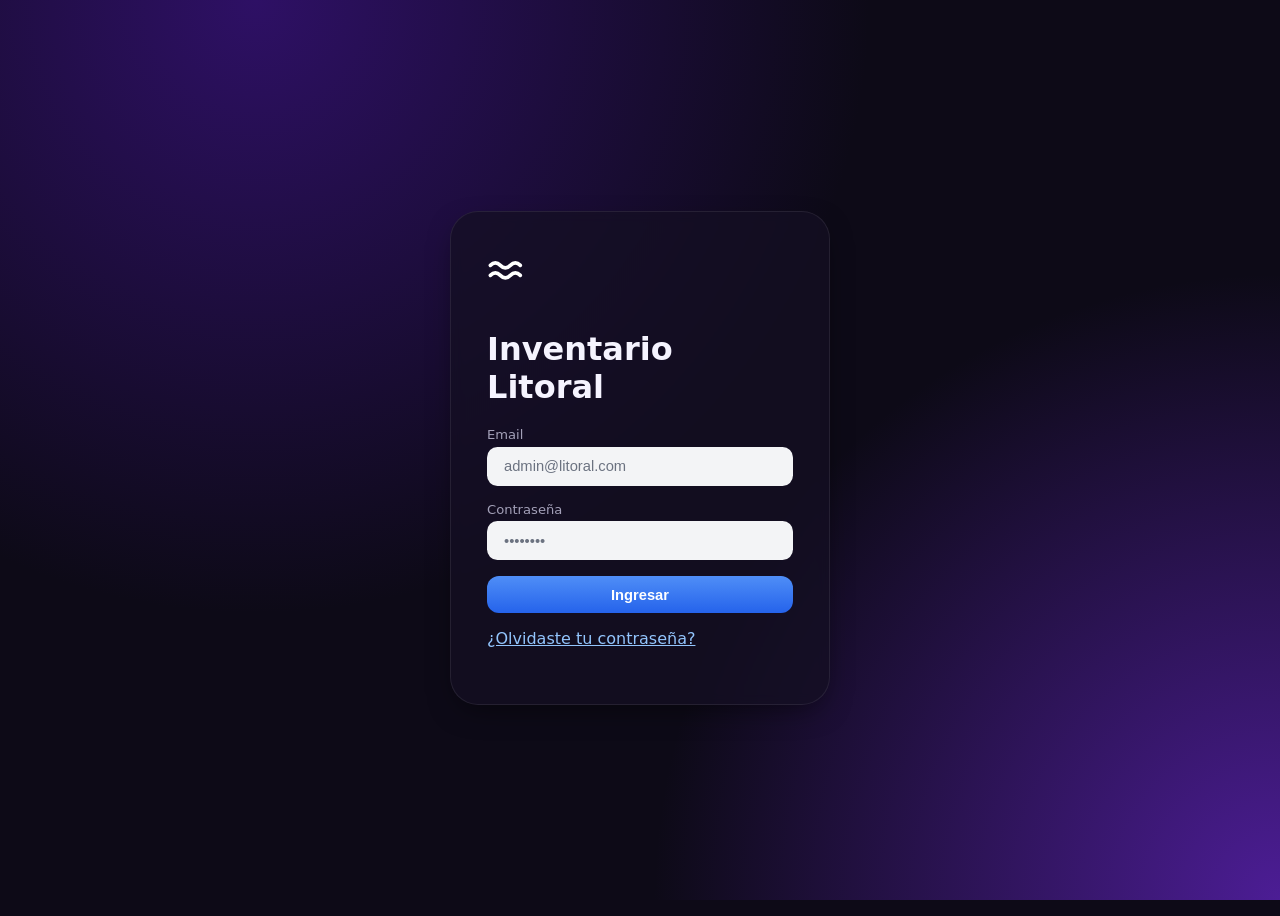
==== inventario-litoral/pages/asignaciones.html @ 005112be "Add files via upload" ====
<!DOCTYPE html>
<html lang="es">
<head>
<meta charset="UTF-8">
<meta name="viewport" content="width=device-width, initial-scale=1.0">
<title>Asignaciones — Inventario Litoral</title>
<link rel="preconnect" href="https://fonts.googleapis.com">
<link href="https://fonts.googleapis.com/css2?family=Poppins:wght@400;500;600;700&display=swap" rel="stylesheet">
<link rel="stylesheet" href="../css/styles.css">
</head>
<body>
    <div class="app-shell">
        <div id="sidebar-container"></div>
        <main class="main-content">
            <div class="flex items-center justify-between mb-5 gap-3 flex-wrap">
                <h1 class="text-xl font-bold">Asignaciones</h1>
                <button class="btn-primary" id="btn-nueva" data-role-only="Administrador,Tecnico">+ Nueva asignación</button>
            </div>
            <div class="card"><div id="tabla-asignaciones"></div></div>
        </main>
    </div>
    <div id="modal-container"></div>

    <script src="../js/api/api.js"></script>
    <script src="../js/utils/ui.js"></script>
    <script src="../js/validators/validators.js"></script>
    <script src="../js/services/auth-service.js"></script>
    <script src="../js/services/entity-services.js"></script>
    <script src="../components/sidebar.js"></script>
    <script>
        let usuarioActual = null;
        let equiposDisponibles = [];
        let usuariosDisponibles = [];

        (async () => {
            usuarioActual = await AuthService.requireSession();
            if (!usuarioActual) return;

            document.getElementById('sidebar-container').outerHTML = renderSidebar('asignaciones', usuarioActual);
            activarLogout();
            AuthService.aplicarVisibilidadPorRol(usuarioActual);

            await cargarAsignaciones();
            document.getElementById('btn-nueva').addEventListener('click', abrirModal);
        })();

        async function cargarAsignaciones() {
            const contenedor = document.getElementById('tabla-asignaciones');
            contenedor.innerHTML = `<div class="flex justify-center py-8"><span class="spinner" style="border-top-color:#a78bfa;"></span></div>`;
            try {
                const res = await AsignacionesService.listar();
                pintarTabla(res.data);
            } catch (err) {
                contenedor.innerHTML = `<div class="empty-state">${Ui.escapeHtml(err.message)}</div>`;
            }
        }

        function pintarTabla(asignaciones) {
            const contenedor = document.getElementById('tabla-asignaciones');
            const puedeGestionar = ['Administrador', 'Tecnico'].includes(usuarioActual.rol);

            if (asignaciones.length === 0) {
                contenedor.innerHTML = `<div class="empty-state">No hay asignaciones registradas todavía.</div>`;
                return;
            }
            contenedor.innerHTML = `
                <table class="data-table">
                    <thead><tr>
                        <th>Equipo</th><th>Responsable</th><th>Fecha asignación</th>
                        <th>Fecha devolución</th><th>Estado</th><th>Asignado por</th><th></th>
                    </tr></thead>
                    <tbody>
                        ${asignaciones.map(a => `
                            <tr>
                                <td>${Ui.escapeHtml(a.codigo_inventario)} — ${Ui.escapeHtml(a.equipo_nombre)}</td>
                                <td>${Ui.escapeHtml(a.usuario_nombre)}</td>
                                <td>${Ui.formatFecha(a.fecha_asignacion)}</td>
                                <td>${a.fecha_devolucion ? Ui.formatFecha(a.fecha_devolucion) : '—'}</td>
                                <td>${a.activa == 1 ? '<span class="badge badge-green">Activa</span>' : '<span class="badge badge-gray">Cerrada</span>'}</td>
                                <td>${Ui.escapeHtml(a.asignado_por_nombre || '—')}</td>
                                <td>${(a.activa == 1 && puedeGestionar) ? `<button class="btn-ghost" style="padding:0.35rem 0.8rem;font-size:0.8rem;" onclick="devolver(${a.id})">Registrar devolución</button>` : ''}</td>
                            </tr>`).join('')}
                    </tbody>
                </table>`;
        }

        async function abrirModal() {
            if (equiposDisponibles.length === 0) {
                const res = await EquiposService.listar({ por_pagina: 100 });
                equiposDisponibles = res.data.equipos;
            }
            if (usuariosDisponibles.length === 0) {
                const res = await UsuariosService.simple();
                usuariosDisponibles = res.data;
            }

            document.getElementById('modal-container').innerHTML = `
                <div class="modal-overlay">
                    <div class="modal-box">
                        <h3 class="text-lg font-semibold mb-4">Nueva asignación</h3>
                        <form id="form-asignacion" novalidate>
                            <div class="mb-3">
                                <label class="field-label">Equipo</label>
                                <select id="as-equipo" class="dark-input">
                                    ${equiposDisponibles.map(e => `<option value="${e.id}">${Ui.escapeHtml(e.codigo_inventario)} — ${Ui.escapeHtml(e.nombre)}</option>`).join('')}
                                </select>
                            </div>
                            <div class="mb-3">
                                <label class="field-label">Responsable</label>
                                <select id="as-usuario" class="dark-input">
                                    ${usuariosDisponibles.map(u => `<option value="${u.id}">${Ui.escapeHtml(u.nombre)}</option>`).join('')}
                                </select>
                            </div>
                            <div class="mb-3">
                                <label class="field-label">Fecha de asignación</label>
                                <input id="as-fecha" type="date" class="dark-input" value="${new Date().toISOString().slice(0,10)}">
                                <p class="text-xs mt-1" style="color:var(--color-danger)" id="as-fecha-error"></p>
                            </div>
                            <div class="mb-3">
                                <label class="field-label">Observaciones (opcional)</label>
                                <textarea id="as-observaciones" class="dark-input" rows="2"></textarea>
                            </div>
                            <p class="text-sm mt-1" style="color:var(--color-danger)" id="form-asignacion-error"></p>
                            <div class="flex justify-end gap-2 mt-5">
                                <button type="button" class="btn-ghost" onclick="cerrarModal()">Cancelar</button>
                                <button type="submit" class="btn-primary" id="btn-guardar-asignacion">Registrar asignación</button>
                            </div>
                        </form>
                    </div>
                </div>`;

            document.getElementById('form-asignacion').addEventListener('submit', async (e) => {
                e.preventDefault();
                document.getElementById('form-asignacion-error').textContent = '';
                if (!Validators.validarFormulario({ 'as-fecha': [Validators.requerido] })) return;

                const payload = {
                    equipo_id: document.getElementById('as-equipo').value,
                    usuario_id: document.getElementById('as-usuario').value,
                    fecha_asignacion: document.getElementById('as-fecha').value,
                    observaciones: document.getElementById('as-observaciones').value.trim(),
                };
                const btn = document.getElementById('btn-guardar-asignacion');
                Ui.setLoading(btn, true);
                try {
                    await AsignacionesService.crear(payload);
                    Ui.toast('Asignación registrada correctamente.');
                    cerrarModal();
                    cargarAsignaciones();
                } catch (err) {
                    document.getElementById('form-asignacion-error').textContent =
                        err.errors && err.errors.length ? err.errors.join(' ') : err.message;
                } finally {
                    Ui.setLoading(btn, false, 'Registrar asignación');
                }
            });
        }

        function cerrarModal() { document.getElementById('modal-container').innerHTML = ''; }

        async function devolver(id) {
            const ok = await Ui.confirmar('¿Registrar devolución?', 'El equipo quedará sin responsable asignado activo.');
            if (!ok) return;
            try {
                const res = await AsignacionesService.devolver(id);
                Ui.toast(res.message);
                cargarAsignaciones();
            } catch (err) {
                Ui.toast(err.message, 'error');
            }
        }
    </script>
</body>
</html>
---- inventario-litoral/css/styles.css ----
/* =====================================================================
   INVENTARIO LITORAL — DESIGN SYSTEM
   Tokens extraídos de las capturas de referencia: fondo morado→negro,
   sidebar con degradado, cards oscuras, botones azules, badges de estado.
   ===================================================================== */

:root {
    /* Paleta base */
    --color-bg-deep:      #0d0a17;
    --color-bg-purple:    #2e1065;
    --color-bg-purple-2:  #4c1d95;
    --color-surface:      #171426;
    --color-surface-2:    #1e1b30;
    --color-border:       #2f2b45;

    --color-text:         #f5f3ff;
    --color-text-muted:   #a3a0b8;

    --color-primary:      #3b82f6;
    --color-primary-dark: #2563eb;

    --color-success:      #22c55e;
    --color-warning:      #eab308;
    --color-danger:       #ef4444;
    --color-info:         #f97316;

    --radius-lg: 1rem;
    --radius-xl: 1.25rem;
    --radius-full: 9999px;

    --shadow-card: 0 10px 30px -10px rgba(0, 0, 0, 0.6);
}

* { box-sizing: border-box; }

body {
    font-family: 'Poppins', 'Inter', system-ui, sans-serif;
    background:
        radial-gradient(circle at 20% 0%, var(--color-bg-purple) 0%, transparent 45%),
        radial-gradient(circle at 100% 100%, var(--color-bg-purple-2) 0%, transparent 40%),
        var(--color-bg-deep);
    background-attachment: fixed;
    color: var(--color-text);
    min-height: 100vh;
}

/* ---------- Layout ---------- */
.app-shell { display: flex; min-height: 100vh; }

.sidebar {
    width: 260px;
    flex-shrink: 0;
    background: linear-gradient(180deg, #3b0764 0%, #1b0730 70%, #0d0a17 100%);
    padding: 1.75rem 1.25rem;
    display: flex;
    flex-direction: column;
    gap: 0.35rem;
}

.sidebar-logo { display: flex; align-items: center; gap: 0.6rem; margin-bottom: 1rem; padding: 0 0.4rem; }
.sidebar-logo svg { width: 28px; height: 28px; }
.sidebar-brand { font-weight: 700; font-size: 1.05rem; letter-spacing: 0.01em; }

.sidebar-link {
    display: flex; align-items: center; gap: 0.7rem;
    padding: 0.65rem 0.9rem;
    border-radius: var(--radius-full);
    color: #d8d3ea;
    font-size: 0.92rem;
    font-weight: 500;
    transition: background 0.15s ease, color 0.15s ease;
    cursor: pointer;
}
.sidebar-link:hover { background: rgba(255,255,255,0.06); color: #fff; }
.sidebar-link.active { background: rgba(255,255,255,0.14); color: #fff; }
.sidebar-link svg { width: 18px; height: 18px; flex-shrink: 0; }

.sidebar-footer {
    margin-top: auto;
    display: flex; align-items: center; justify-content: space-between;
    padding: 0.75rem 0.6rem 0.2rem;
    border-top: 1px solid rgba(255,255,255,0.08);
    font-size: 0.85rem;
    color: #cfc9e6;
}

.main-content { flex: 1; padding: 1.75rem 2rem; max-width: 100%; overflow-x: hidden; }

/* ---------- Cards / Surfaces ---------- */
.card {
    background: var(--color-surface);
    border: 1px solid var(--color-border);
    border-radius: var(--radius-xl);
    box-shadow: var(--shadow-card);
    padding: 1.5rem;
}

.surface-input {
    background: #f3f4f6;
    color: #1f2937;
    border-radius: 0.65rem;
    padding: 0.65rem 1rem;
    border: 1px solid transparent;
    width: 100%;
    font-size: 0.92rem;
}
.surface-input::placeholder { color: #6b7280; }
.surface-input:focus { outline: 2px solid var(--color-primary); outline-offset: 1px; }

.dark-input {
    background: var(--color-surface-2);
    color: var(--color-text);
    border: 1px solid var(--color-border);
    border-radius: 0.65rem;
    padding: 0.6rem 0.9rem;
    width: 100%;
    font-size: 0.9rem;
}
.dark-input:focus { outline: 2px solid var(--color-primary); outline-offset: 1px; }

label.field-label { font-size: 0.82rem; color: var(--color-text-muted); margin-bottom: 0.3rem; display: block; }

/* ---------- Buttons ---------- */
.btn-primary {
    background: linear-gradient(180deg, #4f8ef7, var(--color-primary-dark));
    color: #fff;
    font-weight: 600;
    padding: 0.65rem 1.4rem;
    border-radius: 0.75rem;
    border: none;
    cursor: pointer;
    transition: transform 0.1s ease, box-shadow 0.15s ease;
    font-size: 0.92rem;
}
.btn-primary:hover { box-shadow: 0 6px 18px -4px rgba(59,130,246,0.55); }
.btn-primary:active { transform: translateY(1px); }
.btn-primary:disabled { opacity: 0.55; cursor: not-allowed; }

.btn-ghost {
    background: transparent;
    color: var(--color-text-muted);
    border: 1px solid var(--color-border);
    padding: 0.6rem 1.2rem;
    border-radius: 0.75rem;
    cursor: pointer;
    font-size: 0.9rem;
}
.btn-ghost:hover { color: var(--color-text); border-color: #4b4666; }

.btn-danger-ghost {
    background: transparent; color: var(--color-danger);
    border: 1px solid rgba(239,68,68,0.4);
    padding: 0.55rem 1.1rem; border-radius: 0.7rem; cursor: pointer; font-size: 0.88rem;
}
.btn-danger-ghost:hover { background: rgba(239,68,68,0.1); }

.icon-btn {
    background: transparent; border: none; cursor: pointer;
    color: var(--color-text-muted); padding: 0.35rem; border-radius: 0.5rem;
}
.icon-btn:hover { color: #fff; background: rgba(255,255,255,0.08); }

/* ---------- Badges ---------- */
.badge {
    display: inline-flex; align-items: center;
    padding: 0.22rem 0.75rem;
    border-radius: var(--radius-full);
    font-size: 0.78rem;
    font-weight: 600;
    color: #fff;
}
.badge-green  { background: #16a34a; }
.badge-yellow { background: #ca8a04; color: #1f1300; }
.badge-orange { background: #ea580c; }
.badge-red    { background: #dc2626; }
.badge-gray   { background: #4b5563; }

/* ---------- Table ---------- */
.data-table { width: 100%; border-collapse: collapse; font-size: 0.88rem; }
.data-table thead th {
    text-align: left;
    color: var(--color-text-muted);
    font-size: 0.72rem;
    letter-spacing: 0.04em;
    text-transform: uppercase;
    padding: 0.6rem 0.9rem;
    border-bottom: 1px solid var(--color-border);
}
.data-table tbody td { padding: 0.75rem 0.9rem; border-bottom: 1px solid rgba(255,255,255,0.05); vertical-align: middle; }
.data-table tbody tr:hover { background: rgba(255,255,255,0.03); }

/* ---------- Modal ---------- */
.modal-overlay {
    position: fixed; inset: 0; background: rgba(5,3,15,0.7);
    display: flex; align-items: center; justify-content: center;
    z-index: 50; padding: 1rem;
}
.modal-box {
    background: var(--color-surface);
    border: 1px solid var(--color-border);
    border-radius: var(--radius-xl);
    width: 100%; max-width: 520px;
    padding: 1.75rem;
    box-shadow: var(--shadow-card);
}

/* ---------- Alerts / toasts ---------- */
.toast {
    position: fixed; bottom: 1.5rem; right: 1.5rem; z-index: 100;
    padding: 0.85rem 1.25rem; border-radius: 0.75rem; font-size: 0.9rem;
    color: #fff; box-shadow: var(--shadow-card);
    animation: toast-in 0.2s ease;
    max-width: 360px;
}
.toast-success { background: #15803d; }
.toast-error   { background: #b91c1c; }
@keyframes toast-in { from { opacity:0; transform: translateY(8px);} to { opacity:1; transform: translateY(0);} }

/* ---------- Empty / loading states ---------- */
.empty-state { text-align: center; padding: 3rem 1rem; color: var(--color-text-muted); }
.empty-state svg { width: 44px; height: 44px; margin: 0 auto 0.75rem; opacity: 0.6; }

.spinner {
    width: 20px; height: 20px; border-radius: 50%;
    border: 3px solid rgba(255,255,255,0.25); border-top-color: #fff;
    animation: spin 0.7s linear infinite; display: inline-block;
}
@keyframes spin { to { transform: rotate(360deg); } }

/* ---------- Login ---------- */
.login-shell { min-height: 100vh; display: flex; align-items: center; justify-content: center; }
.login-card {
    width: 100%; max-width: 380px;
    background: rgba(20, 15, 35, 0.75);
    border: 1px solid rgba(255,255,255,0.08);
    border-radius: 1.75rem;
    padding: 2.5rem 2.25rem;
    box-shadow: var(--shadow-card);
    backdrop-filter: blur(6px);
}

/* ---------- Responsive ---------- */
@media (max-width: 900px) {
    .app-shell { flex-direction: column; }
    .sidebar { width: 100%; flex-direction: row; overflow-x: auto; padding: 1rem; align-items: center; }
    .sidebar-logo { margin-bottom: 0; }
    .sidebar-footer { display: none; }
    .main-content { padding: 1.25rem; }
    .data-table { font-size: 0.8rem; }
}
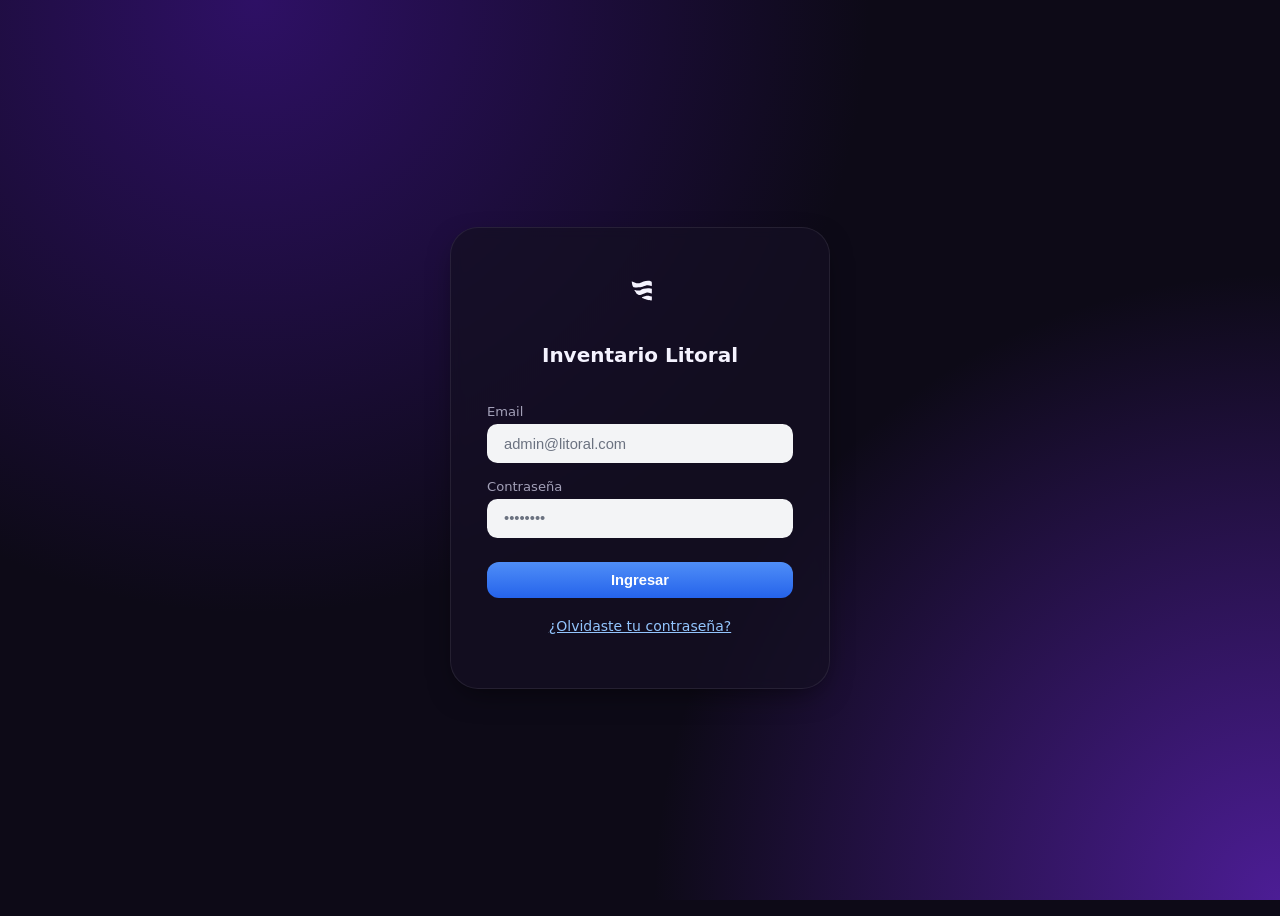
==== commit a8d4fc09: "Add files via upload" ====
--- a/inventario-litoral/pages/asignaciones.html
+++ b/inventario-litoral/pages/asignaciones.html
@@ -7,6 +7,7 @@
 <link rel="preconnect" href="https://fonts.googleapis.com">
 <link href="https://fonts.googleapis.com/css2?family=Poppins:wght@400;500;600;700&display=swap" rel="stylesheet">
 <link rel="stylesheet" href="../css/styles.css">
+<link rel="stylesheet" href="../css/utilities.css">
 </head>
 <body>
     <div class="app-shell">
@@ -16,7 +17,7 @@
                 <h1 class="text-xl font-bold">Asignaciones</h1>
                 <button class="btn-primary" id="btn-nueva" data-role-only="Administrador,Tecnico">+ Nueva asignación</button>
             </div>
-            <div class="card"><div id="tabla-asignaciones"></div></div>
+            <div class="card"><div class="table-scroll"><div id="tabla-asignaciones"></div></div></div>
         </main>
     </div>
     <div id="modal-container"></div>
@@ -26,6 +27,7 @@
     <script src="../js/validators/validators.js"></script>
     <script src="../js/services/auth-service.js"></script>
     <script src="../js/services/entity-services.js"></script>
+    <script src="../components/logo.js"></script>
     <script src="../components/sidebar.js"></script>
     <script>
         let usuarioActual = null;
@@ -38,6 +40,7 @@
 
             document.getElementById('sidebar-container').outerHTML = renderSidebar('asignaciones', usuarioActual);
             activarLogout();
+            activarMenuMovil();
             AuthService.aplicarVisibilidadPorRol(usuarioActual);
 
             await cargarAsignaciones();
--- a/inventario-litoral/css/styles.css
+++ b/inventario-litoral/css/styles.css
@@ -239,12 +239,63 @@
     backdrop-filter: blur(6px);
 }
 
-/* ---------- Responsive ---------- */
+/* ---------- Menú móvil (hamburguesa) ---------- */
+.sidebar-toggle, .sidebar-close { display: none; }
+
+.sidebar-backdrop {
+    display: none;
+    position: fixed; inset: 0;
+    background: rgba(5,3,15,0.6);
+    z-index: 40;
+}
+.sidebar-backdrop.visible { display: block; }
+
 @media (max-width: 900px) {
     .app-shell { flex-direction: column; }
-    .sidebar { width: 100%; flex-direction: row; overflow-x: auto; padding: 1rem; align-items: center; }
-    .sidebar-logo { margin-bottom: 0; }
-    .sidebar-footer { display: none; }
-    .main-content { padding: 1.25rem; }
+
+    /* Botón hamburguesa fijo arriba a la izquierda */
+    .sidebar-toggle {
+        display: flex; align-items: center; justify-content: center;
+        position: fixed; top: 0.85rem; left: 0.85rem; z-index: 45;
+        width: 42px; height: 42px;
+        background: rgba(30,27,48,0.92);
+        border: 1px solid var(--color-border);
+        border-radius: 0.7rem;
+        color: var(--color-text);
+        cursor: pointer;
+        backdrop-filter: blur(4px);
+    }
+    .sidebar-toggle svg { width: 20px; height: 20px; }
+
+    /* El sidebar se convierte en panel deslizable fuera de pantalla */
+    .sidebar {
+        position: fixed; top: 0; left: 0; bottom: 0;
+        width: 265px;
+        z-index: 46;
+        transform: translateX(-100%);
+        transition: transform 0.25s ease;
+        overflow-y: auto;
+        flex-direction: column;
+        padding: 1.5rem 1.15rem;
+    }
+    .sidebar.open { transform: translateX(0); }
+
+    .sidebar-close {
+        display: flex; align-items: center; justify-content: center;
+        margin-left: auto;
+        width: 30px; height: 30px;
+        background: transparent; border: none; cursor: pointer;
+        color: #d8d3ea; border-radius: 0.5rem;
+    }
+    .sidebar-close svg { width: 18px; height: 18px; }
+    .sidebar-footer { display: flex; }
+
+    /* Deja espacio arriba para que el botón no tape el título */
+    .main-content { padding: 4.25rem 1.1rem 1.5rem; }
+
+    /* Tablas con scroll horizontal propio en vez de romper el layout */
     .data-table { font-size: 0.8rem; }
-}
+    .card > div[id^="tabla"], .card > #tabla-equipos, .card > #tabla-usuarios {
+        overflow-x: auto;
+    }
+}
--- a/inventario-litoral/css/utilities.css
+++ b/inventario-litoral/css/utilities.css
@@ -0,0 +1,103 @@
+/* =====================================================================
+   UTILIDADES — subconjunto de utilidades tipo Tailwind usadas en el
+   proyecto, implementadas a mano para no depender de un CDN externo.
+   Esto garantiza que el sistema se vea igual con o sin internet en el
+   servidor local (importante para un entorno académico/XAMPP).
+   ===================================================================== */
+
+/* Flexbox */
+.flex            { display: flex; }
+.flex-col        { flex-direction: column; }
+.flex-wrap       { flex-wrap: wrap; }
+.items-center    { align-items: center; }
+.items-end       { align-items: flex-end; }
+.justify-between { justify-content: space-between; }
+.justify-center  { justify-content: center; }
+.justify-end     { justify-content: flex-end; }
+
+/* Grid */
+.grid { display: grid; }
+
+/* Gap */
+.gap-1 { gap: 0.25rem; }
+.gap-2 { gap: 0.5rem; }
+.gap-3 { gap: 0.75rem; }
+.gap-5 { gap: 1.25rem; }
+
+/* Spacing: margin-bottom */
+.mb-1 { margin-bottom: 0.25rem; }
+.mb-2 { margin-bottom: 0.5rem; }
+.mb-3 { margin-bottom: 0.75rem; }
+.mb-4 { margin-bottom: 1rem; }
+.mb-5 { margin-bottom: 1.25rem; }
+.mb-6 { margin-bottom: 1.5rem; }
+
+/* Spacing: margin-top */
+.mt-1 { margin-top: 0.25rem; }
+.mt-2 { margin-top: 0.5rem; }
+.mt-3 { margin-top: 0.75rem; }
+.mt-4 { margin-top: 1rem; }
+.mt-5 { margin-top: 1.25rem; }
+
+/* Spacing: padding vertical */
+.py-8 { padding-top: 2rem; padding-bottom: 2rem; }
+
+/* Tipografía */
+.font-medium   { font-weight: 500; }
+.font-semibold { font-weight: 600; }
+.font-bold     { font-weight: 700; }
+
+.text-xs   { font-size: 0.75rem; }
+.text-sm   { font-size: 0.875rem; }
+.text-base { font-size: 1rem; }
+.text-lg   { font-size: 1.125rem; }
+.text-xl   { font-size: 1.25rem; }
+.text-2xl  { font-size: 1.5rem; }
+
+.text-center { text-align: center; }
+.text-right  { text-align: right; }
+
+/* Tamaño */
+.w-full { width: 100%; }
+
+/* Texto */
+.whitespace-nowrap { white-space: nowrap; }
+
+/* =====================================================================
+   RESPONSIVE: ajustes adicionales para que la app se vea bien en
+   pantallas pequeñas (móvil / tablet).
+   ===================================================================== */
+@media (max-width: 900px) {
+    /* Cualquier bloque con grid-template-columns definido inline
+       colapsa a una sola columna en pantallas angostas. */
+    [style*="grid-template-columns"] {
+        grid-template-columns: 1fr !important;
+    }
+
+    .card { padding: 1.1rem; }
+
+    /* Los formularios de filtros y modales pasan a ocupar todo el ancho */
+    .surface-input, .dark-input, select.surface-input, select.dark-input {
+        min-width: 0 !important;
+    }
+
+    .flex.flex-wrap > * {
+        min-width: 0 !important;
+        width: 100%;
+    }
+
+    .modal-box { padding: 1.25rem; max-width: 100% !important; }
+
+    h1.text-xl { font-size: 1.05rem; }
+}
+
+@media (max-width: 520px) {
+    .main-content { padding: 1rem; }
+    .data-table { font-size: 0.76rem; }
+    .data-table thead th, .data-table tbody td { padding: 0.5rem 0.5rem; }
+}
+
+/* Las tablas se desplazan horizontalmente dentro de su tarjeta en vez de
+   desbordar la página en pantallas pequeñas. */
+.table-scroll { overflow-x: auto; -webkit-overflow-scrolling: touch; }
+.table-scroll .data-table { min-width: 620px; }
